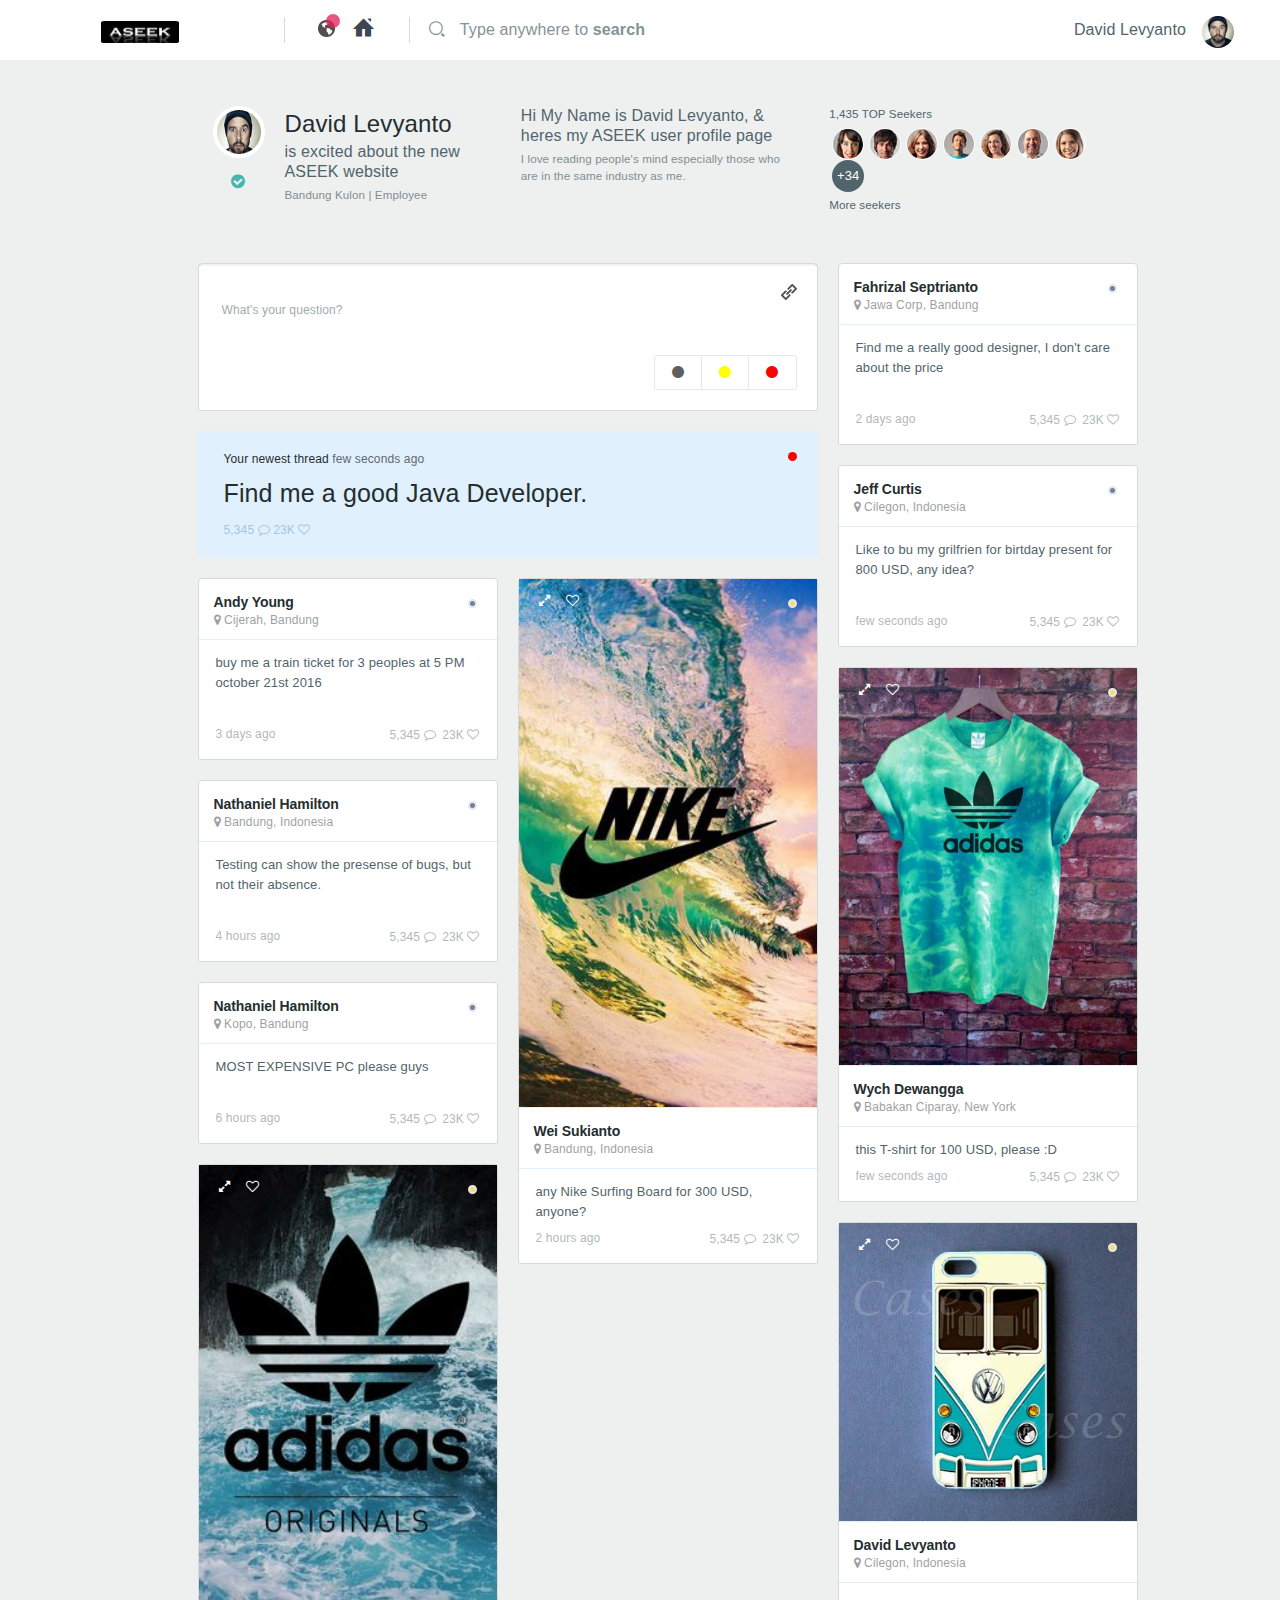
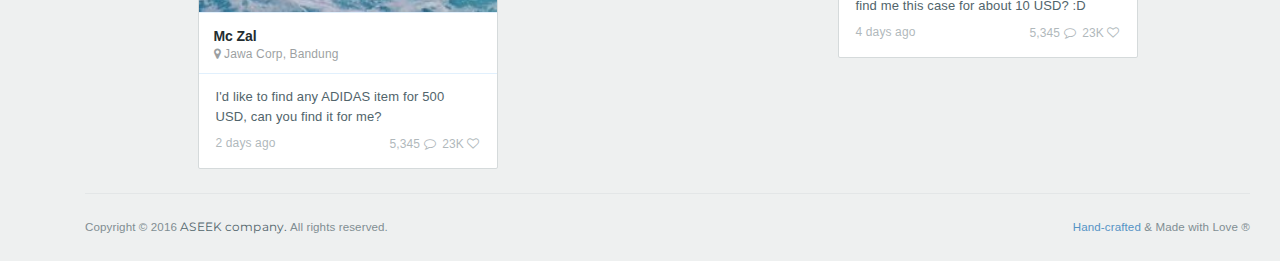
==== index.html @ 0b047a6e "first commit" ====
<!DOCTYPE html>
<html>
  <head>
    <meta http-equiv="content-type" content="text/html;charset=UTF-8" />
    <meta charset="utf-8" />
    <title>ASEEK</title>
    <meta name="viewport" content="width=device-width, initial-scale=1.0, maximum-scale=1.0, user-scalable=no, shrink-to-fit=no" />
    <link rel="apple-touch-icon" href="pages/ico/60.png">
    <link rel="apple-touch-icon" sizes="76x76" href="pages/ico/76.png">
    <link rel="apple-touch-icon" sizes="120x120" href="pages/ico/120.png">
    <link rel="apple-touch-icon" sizes="152x152" href="pages/ico/152.png">
    <link rel="icon" type="image/x-icon" href="favicon.ico" />
    <meta name="apple-mobile-web-app-capable" content="yes">
    <meta name="apple-touch-fullscreen" content="yes">
    <meta name="apple-mobile-web-app-status-bar-style" content="default">
    <meta content="" name="description" />
    <meta content="" name="author" />
    <link href="assets/plugins/pace/pace-theme-flash.css" rel="stylesheet" type="text/css" />
    <link href="assets/plugins/boostrapv3/css/bootstrap.min.css" rel="stylesheet" type="text/css" />
    <link href="assets/plugins/font-awesome/css/font-awesome.css" rel="stylesheet" type="text/css" />
    <link href="assets/plugins/jquery-scrollbar/jquery.scrollbar.css" rel="stylesheet" type="text/css" media="screen" />
    <link href="assets/plugins/bootstrap-select2/select2.css" rel="stylesheet" type="text/css" media="screen" />
    <link href="assets/plugins/switchery/css/switchery.min.css" rel="stylesheet" type="text/css" media="screen" />
    <link href="assets/plugins/codrops-stepsform/css/component.css" rel="stylesheet" type="text/css" media="screen" />
    <link href="pages/css/pages-icons.css" rel="stylesheet" type="text/css">
    <link class="main-stylesheet" href="pages/css/themes/simple.css" rel="stylesheet" type="text/css" />
    <!--[if lte IE 9]>
	<link href="assets/plugins/codrops-dialogFx/dialog.ie.css" rel="stylesheet" type="text/css" media="screen" />
	<![endif]-->
  </head>
  <body class="fixed-header no-header">
    <!-- START PAGE-CONTAINER -->
    <div class="page-container ">
      <!-- START HEADER -->
      <div class="header ">
        <!-- START MOBILE CONTROLS -->
        <div class="container-fluid relative">
          <!-- LEFT SIDE -->
          <div class="pull-left full-height visible-sm visible-xs">
            <!-- START ACTION BAR -->
            <div class="header-inner">
              <a href="#" class="btn-link toggle-sidebar visible-sm-inline-block visible-xs-inline-block padding-5" data-toggle="sidebar">
                <span class="icon-set menu-hambuger"></span>
              </a>
            </div>
            <!-- END ACTION BAR -->
          </div>
          <div class="pull-center hidden-md hidden-lg">
            <div class="header-inner">
              <div class="brand inline">
                <!-- <img src="assets/img/logo.png" alt="logo" data-src="assets/img/logo.png" data-src-retina="assets/img/logo_2x.png" width="78" height="22" style="display:none !important"> -->
              </div>
            </div>
          </div>
          <!-- RIGHT SIDE -->
          <div class="pull-right full-height visible-sm visible-xs">
            <!-- START ACTION BAR -->
            <div class="header-inner">
              <a href="#" class="btn-link visible-sm-inline-block visible-xs-inline-block" data-toggle="quickview" data-toggle-element="#quickview">
                <span class="icon-set menu-hambuger-plus"></span>
              </a>
            </div>
            <!-- END ACTION BAR -->
          </div>
        </div>
        <!-- END MOBILE CONTROLS -->
        <div class=" pull-left sm-table hidden-xs hidden-sm">
          <div class="header-inner">
            <div class="brand inline">
              <img src="assets/img/logo.png" alt="logo" data-src="assets/img/logo.png" data-src-retina="assets/img/logo_2x.png" width="78" height="22">
            </div>
            <!-- START NOTIFICATION LIST -->
            <ul class="notification-list no-margin hidden-sm hidden-xs b-grey b-l b-r no-style p-l-30 p-r-20">
              <li class="p-r-15 inline">
                <div class="dropdown">
                  <a href="javascript:;" id="notification-center" class="icon-set globe-fill" data-toggle="dropdown">
                    <span class="bubble"></span>
                  </a>
                  <!-- START Notification Dropdown -->
                  <div class="dropdown-menu notification-toggle" role="menu" aria-labelledby="notification-center">
                    <!-- START Notification -->
                    <div class="notification-panel">
                      <!-- START Notification Body-->
                      <div class="notification-body scrollable">
                        <!-- START Notification Item-->
                        <div class="notification-item unread clearfix">
                          <!-- START Notification Item-->
                          <div class="heading open">
                            <a href="email.html" class="text-complete pull-left">
                              <i class="pg-mail fs-16 m-r-10"></i>
                              <span class="bold">Developer needed</span>
                              <span class="fs-12 m-l-10">Fahrizal Septrianto</span>
                            </a>
                            <div class="pull-right">
                              <div class="thumbnail-wrapper d16 circular inline m-t-15 m-r-10 toggle-more-details">
                                <div><i class="fa fa-angle-left"></i>
                                </div>
                              </div>
                              <span class=" time">few sec ago</span>
                            </div>
                            <div class="more-details">
                              <div class="more-details-inner">
                                <h5 class="semi-bold fs-16">“I got this developer in Bandung<br>
                                                            he's really good, this is he's contact:<br>
                                                            +62123123123.”</h5>
                                <p class="small hint-text">
                                  Commented on David Levyanto's wall.
                                </p>
                              </div>
                            </div>
                          </div>
                          <!-- END Notification Item-->
                          <!-- START Notification Item Right Side-->
                          <div class="option" data-toggle="tooltip" data-placement="left" title="mark as read">
                            <a href="#" class="mark"></a>
                          </div>
                          <!-- END Notification Item Right Side-->
                        </div>
                        <!-- START Notification Body-->
                        <!-- START Notification Item-->
                        <div class="notification-item  clearfix">
                          <div class="heading">
                            <a href="#" class="text-warning-dark pull-left">
                              <i class="fa fa-exclamation-triangle m-r-10"></i>
                              <span class="bold">Fahrizal's thread</span>
                              <span class="fs-12 m-l-10">1 more day to go</span>
                            </a>
                            <span class="pull-right time">yesterday</span>
                          </div>
                          <!-- START Notification Item Right Side-->
                          <div class="option">
                            <a href="#" class="mark"></a>
                          </div>
                          <!-- END Notification Item Right Side-->
                        </div>
                        <!-- END Notification Item-->
                        <!-- START Notification Item-->
                        <div class="notification-item unread clearfix">
                          <div class="heading">
                            <div class="thumbnail-wrapper d24 circular b-white m-r-5 b-a b-white m-t-10 m-r-10">
                              <img width="30" height="30" data-src-retina="assets/img/profiles/1x.jpg" data-src="assets/img/profiles/1.jpg" alt="" src="assets/img/profiles/1.jpg">
                            </div>
                            <a href="#" class="text-complete pull-left">
                              <span class="bold">Smita Karina</span>
                              <span class="fs-12 m-l-10">Commented on your thread</span>
                            </a>
                            <span class="pull-right time">11:00pm</span>
                          </div>
                          <!-- START Notification Item Right Side-->
                          <div class="option" data-toggle="tooltip" data-placement="left" title="mark as read">
                            <a href="#" class="mark"></a>
                          </div>
                          <!-- END Notification Item Right Side-->
                        </div>
                        <!-- END Notification Item-->
                      </div>
                      <!-- END Notification Body-->
                      <!-- START Notification Footer-->
                      <div class="notification-footer text-center">
                        <a href="#" class="">Read all notifications</a>
                        <a data-toggle="refresh" class="portlet-refresh text-black pull-right" href="#">
                          <i class="pg-refresh_new"></i>
                        </a>
                      </div>
                      <!-- START Notification Footer-->
                    </div>
                    <!-- END Notification -->
                  </div>
                  <!-- END Notification Dropdown -->
                </div>

                <li class="p-r-15 inline">
                  <a href="index.html" class="pg-home">
                  </a>
                </li>
            </ul>
            <a href="#" class="search-link" data-toggle="search"><i class="pg-search"></i>Type anywhere to <span class="bold">search</span></a> </div>
        </div>
        <div class=" pull-right">
          <!-- START User Info-->
          <div class="visible-lg visible-md m-t-10">
            <div class="pull-left p-r-10 p-t-10 fs-16 font-heading">
              <span class="semi-bold">David</span> <span class="text-master">Levyanto</span>
            </div>
            <div class="dropdown pull-right">
              <button class="profile-dropdown-toggle" type="button" data-toggle="dropdown" aria-haspopup="true" aria-expanded="false">
                <span class="thumbnail-wrapper d32 circular inline m-t-5">
                <img src="assets/img/profiles/avatar2x.jpg" alt="" data-src="assets/img/profiles/avatar2x.jpg" data-src-retina="assets/img/profiles/avatar_small2x.jpg" width="32" height="32">
            </span>
              </button>
              <ul class="dropdown-menu profile-dropdown" role="menu">
                <li><a href="profile.html"><i class="pg-bag"></i> Profile</a>
                </li>
                <li><a href="email.html"><i class="pg-mail"></i> Email</a>
                </li>
                <li><a href="setting.html"><i class="pg-lock"></i> Lock</a>
                </li>
                <li class="bg-master-lighter">
                  <a href="login.html" class="clearfix">
                    <span class="pull-left">Logout</span>
                    <span class="pull-right"><i class="pg-power"></i></span>
                  </a>
                </li>
              </ul>
            </div>
          </div>
          <!-- END User Info-->
        </div>
      </div>
      <!-- END HEADER -->
      <!-- START PAGE CONTENT WRAPPER -->
      <div class="page-content-wrapper ">
        <!-- START PAGE CONTENT -->
        <div class="content ">
          <div class="social-wrapper">
            <div class="social " data-pages="social">
              <div class="container-fluid container-fixed-lg sm-p-l-20 sm-p-r-20">
                <div class="feed">
                  <!-- START DAY -->
                  <div class="day" data-social="day">
                    <!-- START ITEM -->
                    <div class="card no-border bg-transparent full-width" data-social="item">
                      <!-- START CONTAINER FLUID -->
                      <div class="container-fluid p-t-30 p-b-30 ">
                        <div class="row">
                          <div class="col-md-4">
                            <div class="container-xs-height">
                              <div class="row-xs-height">
                                <div class="social-user-profile col-xs-height text-center col-top">
                                  <div class="thumbnail-wrapper d48 circular bordered b-white">
                                    <a href="profile.html">
                                      <img alt="Avatar" width="55" height="55" data-src-retina="assets/img/profiles/avatar_small2x.jpg" data-src="assets/img/profiles/avatar.jpg" src="assets/img/profiles/avatar.jpg">
                                    </a>
                                  </div>
                                  <br>
                                  <i class="fa fa-check-circle text-success fs-16 m-t-10"></i>
                                </div>
                                <div class="col-xs-height p-l-20">
                                  <h3 class="no-margin">David Levyanto</h3>
                                  <p class="no-margin fs-16">is excited about the new ASEEK website
                                  </p>
                                  <p class="hint-text m-t-5 small">Bandung Kulon | Employee
                                  </p>
                                </div>
                              </div>
                            </div>
                          </div>
                          <div class="col-md-4">
                            <p class="no-margin fs-16">Hi My Name is David Levyanto, &amp; heres my ASEEK user profile page</p>
                            <p class="hint-text m-t-5 small">I love reading people's mind especially those who are in the same industry as me.</p>
                          </div>
                          <div class="col-md-4">
                            <p class="m-b-5 small">1,435 TOP Seekers</p>
                            <ul class="list-unstyled ">
                              <li class="m-r-10">
                                <div class="thumbnail-wrapper d32 circular b-white m-r-5 b-a b-white">
                                  <a href="email_compose.html">
                                    <img width="35" height="35" data-src-retina="assets/img/profiles/1x.jpg" data-src="assets/img/profiles/1.jpg" alt="Profile Image" src="assets/img/profiles/1.jpg">
                                  </a>
                                </div>
                              </li>
                              <li>
                                <div class="thumbnail-wrapper d32 circular b-white m-r-5 b-a b-white">
                                  <img width="35" height="35" data-src-retina="assets/img/profiles/2x.jpg" data-src="assets/img/profiles/2.jpg" alt="Profile Image" src="assets/img/profiles/2.jpg">
                                </div>
                              </li>
                              <li>
                                <div class="thumbnail-wrapper d32 circular b-white m-r-5 b-a b-white">
                                  <img width="35" height="35" data-src-retina="assets/img/profiles/3x.jpg" data-src="assets/img/profiles/3.jpg" alt="Profile Image" src="assets/img/profiles/3.jpg">
                                </div>
                              </li>
                              <li>
                                <div class="thumbnail-wrapper d32 circular b-white m-r-5 b-a b-white">
                                  <img width="35" height="35" data-src-retina="assets/img/profiles/4x.jpg" data-src="assets/img/profiles/4.jpg" alt="Profile Image" src="assets/img/profiles/4.jpg">
                                </div>
                              </li>
                              <li>
                                <div class="thumbnail-wrapper d32 circular b-white m-r-5 b-a b-white">
                                  <img width="35" height="35" data-src-retina="assets/img/profiles/5x.jpg" data-src="assets/img/profiles/5.jpg" alt="Profile Image" src="assets/img/profiles/5.jpg">
                                </div>
                              </li>
                              <li>
                                <div class="thumbnail-wrapper d32 circular b-white m-r-5 b-a b-white">
                                  <img width="35" height="35" data-src-retina="assets/img/profiles/6x.jpg" data-src="assets/img/profiles/6.jpg" alt="Profile Image" src="assets/img/profiles/6.jpg">
                                </div>
                              </li>
                              <li>
                                <div class="thumbnail-wrapper d32 circular b-white m-r-5 b-a b-white">
                                  <img width="35" height="35" data-src-retina="assets/img/profiles/7x.jpg" data-src="assets/img/profiles/7.jpg" alt="Profile Image" src="assets/img/profiles/7.jpg">
                                </div>
                              </li>
                              <li>
                                <div class="thumbnail-wrapper d32 circular b-white">
                                  <div class="bg-master text-center text-white"><span>+34</span>
                                  </div>
                                </div>
                              </li>
                            </ul>
                            <br>
                            <p class="m-t-5 small">More seekers</p>
                          </div>
                        </div>
                      </div>
                      <!-- END CONTAINER FLUID -->
                    </div>
                    <!-- END ITEM -->
                    <!-- START ITEM -->
                    <div class="card col2 padding-20" data-social="item">
                      <form class="simform no-margin" autocomplete="on" data-social="status">
                        <div class="status-form-inner">
                          <ol class="questions">
                            <li>
                              <a href="plan.html" class="icon-set clip pull-right"></a>
                              <span>
                                  <label for="status-q1">What's your question?</label>
                              </span>
                              <input id="status-q1" name="q1" type="text" />
                              <div class="btn-group sm-m-t-10 pull-right">
                                <button type="button" class="btn btn-default"><i class="fa fa-circle"></i>
                                </button>
                                <button type="button" class="btn btn-default"><i class="fa fa-circle" style="color:yellow"></i>
                                </button>
                                <button type="button" class="btn btn-default"><i class="fa fa-circle" style="color:red"></i>
                                </button>
                              </div>
                            </li>
                            <li>
                              <span>
                                  <label for="status-q2">can you specify the category?</label>
                              </span>
                              <input id="status-q2" name="q2" type="text" />
                            </li>
                            <li>
                              <span>
                                  <label for="status-q3">What's your location?</label>
                              </span>
                              <input id="status-q3" name="q3" type="text" />
                            </li>
                            <li>
                              <span>
                                  <label for="status-q4">passcode please</label>
                              </span>
                              <input id="status-q4" name="q4" type="password" />
                            </li>
                          </ol>
                          <!-- /questions -->
                          <button class="submit" type="submit">Send answers</button>
                          <div class="controls">
                            <button class="next"></button>
                            <div class="progress"></div>
                            <span class="number">
                                    <span class="number-current"></span>
                            <span class="number-total"></span>
                            </span>
                            <span class="error-message"></span>
                          </div>
                          <!-- / controls -->
                        </div>
                        <!-- /simform-inner -->
                        <span class="final-message"></span>
                      </form>
                      <!-- /simform -->
                    </div>
                    <!-- END ITEM -->
                    <!-- START ITEM -->
                    <div class="card status col2" data-social="item">
                      <div class="circle" data-toggle="tooltip" title="Status" data-container="body">
                      </div>
                      <h5>Your newest thread
                <span class="hint-text">few seconds ago</span></h5>
                      <h2>Find me a good Java Developer.</h2>
                      <ul class="reactions">
                        <li><a href="#">5,345 <i class="fa fa-comment-o"></i></a>
                        </li>
                        <li><a href="#">23K <i class="fa fa-heart-o"></i></a>
                        </li>
                      </ul>
                    </div>
                    <!-- END ITEM -->
                    <!-- START ITEM -->
                    <div class="card share  col1" data-social="item">
                      <div class="circle red" data-toggle="tooltip" title="Status" data-container="body">
                      </div>
                      <div class="card-header clearfix">
                        <h5>Fahrizal Septrianto</h5>
                        <h6>
									<span class="location semi-bold"><i
											class="fa fa-map-marker"></i> Jawa Corp, Bandung</span>
								</h6>
                      </div>
                      <div class="card-description">
                        <p>Find me a really good designer, I don't care about the price</p>
                      </div>
                      <div class="card-content">
                        <ul class="buttons ">
                          <li>
                            <a href="#"><i class="fa fa-expand"></i>
										</a>
                          </li>
                          <li>
                            <a href="#"><i class="fa fa-heart-o"></i>
										</a>
                          </li>
                        </ul>
                      </div>
                      <div class="card-footer clearfix">
                        <div class="time">2 days ago</div>
                        <ul class="reactions">
                          <li><a href="#">5,345 <i class="fa fa-comment-o"></i></a>
                          </li>
                          <li><a href="#">23K <i class="fa fa-heart-o"></i></a>
                          </li>
                        </ul>
                      </div>
                    </div>
                    <!-- END ITEM -->
                    <!-- START ITEM -->
                    <div class="card share  col1" data-social="item">
                      <div class="circle" data-toggle="tooltip" title="Status" data-container="body">
                      </div>
                      <div class="card-header clearfix">
                        <h5>Jeff Curtis</h5>
                        <h6>
									<span class="location semi-bold"><i
											class="fa fa-map-marker"></i> Cilegon, Indonesia</span>
								</h6>
                      </div>
                      <div class="card-description">
                        <p>Like to bu my grilfrien for birtday present for 800 USD, any idea?</p>
                      </div>
                      <div class="card-footer clearfix">
                        <div class="time">few seconds ago</div>
                        <ul class="reactions">
                          <li><a href="#">5,345 <i class="fa fa-comment-o"></i></a>
                          </li>
                          <li><a href="#">23K <i class="fa fa-heart-o"></i></a>
                          </li>
                        </ul>
                      </div>
                    </div>
                    <!-- END ITEM -->
                    <!-- START ITEM -->
                    <div class="card share  col1" data-social="item">
                      <div class="circle" data-toggle="tooltip" title="Status" data-container="body">
                      </div>
                      <div class="card-header clearfix">
                        <h5>Andy Young</h5>
                        <h6>
									<span class="location semi-bold"><i class="fa fa-map-marker"></i> Cijerah, Bandung</span>
								</h6>
                      </div>
                      <div class="card-description">
                        <p>buy me a train ticket for 3 peoples at 5 PM october 21st 2016</p>
                      </div>
                      <div class="card-footer clearfix">
                        <div class="time">3 days ago</div>
                        <ul class="reactions">
                          <li><a href="#">5,345 <i class="fa fa-comment-o"></i></a>
                          </li>
                          <li><a href="#">23K <i class="fa fa-heart-o"></i></a>
                          </li>
                        </ul>
                      </div>
                    </div>
                    <!-- END ITEM -->
                    <!-- START ITEM -->
                    <div class="card share share-other col1" data-social="item">
                      <div class="circle" data-toggle="tooltip" title="Status" data-container="body">
                      </div>
                      <div class="card-content">
                        <ul class="buttons ">
                          <li>
                            <a href="#"><i class="fa fa-expand"></i>
										</a>
                          </li>
                          <li>
                            <a href="#"><i class="fa fa-heart-o"></i>
										</a>
                          </li>
                        </ul>
                        <img alt="Quote" src="assets/img/social/test3.jpg">
                      </div>
                      <div class="card-header clearfix">
                        <h5>Wei Sukianto</h5>
                        <h6><span class="location semi-bold"><i class="fa fa-map-marker"></i> Bandung, Indonesia</span></h6>
                      </div>
                      <div class="card-description">
                        <p>any Nike Surfing Board for 300 USD, anyone? </p>
                      </div>
                      <div class="card-footer clearfix">
                        <div class="time">2 hours ago</div>
                        <ul class="reactions">
                          <li><a href="#">5,345 <i class="fa fa-comment-o"></i></a>
                          </li>
                          <li><a href="#">23K <i class="fa fa-heart-o"></i></a>
                          </li>
                        </ul>
                      </div>
                    </div>
                    <!-- END ITEM -->
                    <!-- START ITEM -->
                    <div class="card share share-other col1" data-social="item">
                      <div class="circle" data-toggle="tooltip" title="Status" data-container="body">
                      </div>
                      <div class="card-content">
                        <ul class="buttons ">
                          <li>
                            <a href="#"><i class="fa fa-expand"></i>
										</a>
                          </li>
                          <li>
                            <a href="#"><i class="fa fa-heart-o"></i>
										</a>
                          </li>
                        </ul>
                        <img alt="Person photo" src="assets/img/social/test5.jpg">
                      </div>
                      <div class="card-header clearfix">
                        <h5>Wych Dewangga</h5>
                        <h6><span class="location semi-bold"><i class="fa fa-map-marker"></i> Babakan Ciparay, New York</span></h6>
                      </div>
                      <div class="card-description">
                        <p>this T-shirt for 100 USD, please :D</p>
                      </div>
                      <div class="card-footer clearfix">
                        <div class="time">few seconds ago</div>
                        <ul class="reactions">
                          <li><a href="#">5,345 <i class="fa fa-comment-o"></i></a>
                          </li>
                          <li><a href="#">23K <i class="fa fa-heart-o"></i></a>
                          </li>
                        </ul>
                      </div>
                    </div>
                    <!-- END ITEM -->
                    <!-- START ITEM -->
                    <div class="card share  col1" data-social="item">
                      <div class="card-header clearfix">
                        <div class="circle" data-toggle="tooltip" title="Status" data-container="body">
                        </div>
                        <h5>Nathaniel Hamilton</h5>
                        <h6>
									<span class="location semi-bold"><i class="fa fa-map-marker"></i>  Bandung, Indonesia</span>
								</h6>
                      </div>
                      <div class="card-description">
                        <p>Testing can show the presense of bugs, but not their absence.</p>
                      </div>
                      <div class="card-footer clearfix">
                        <div class="time">4 hours ago</div>
                        <ul class="reactions">
                          <li><a href="#">5,345 <i class="fa fa-comment-o"></i></a>
                          </li>
                          <li><a href="#">23K <i class="fa fa-heart-o"></i></a>
                          </li>
                        </ul>
                      </div>
                    </div>
                    <!-- END ITEM -->
                    <!-- START ITEM -->
                    <div class="card share  col1" data-social="item">
                      <div class="card-header clearfix">
                        <div class="circle" data-toggle="tooltip" title="Status" data-container="body">
                        </div>
                        <h5>Nathaniel Hamilton</h5>
                        <h6>
									<span class="location semi-bold"><i class="fa fa-map-marker"></i> Kopo, Bandung</span>
								</h6>
                      </div>
                      <div class="card-description">
                        <p>MOST EXPENSIVE PC please guys
                        </p>
                      </div>
                      <div class="card-footer clearfix">
                        <div class="time">6 hours ago</div>
                        <ul class="reactions">
                          <li><a href="#">5,345 <i class="fa fa-comment-o"></i></a>
                          </li>
                          <li><a href="#">23K <i class="fa fa-heart-o"></i></a>
                          </li>
                        </ul>
                      </div>
                    </div>
                    <!-- END ITEM -->
                    <!-- START ITEM -->
                    <div class="card share share-other col1" data-social="item">
                      <div class="circle" data-toggle="tooltip" title="Status" data-container="body">
                      </div>
                      <div class="card-content">
                        <ul class="buttons ">
                          <li>
                            <a href="#"><i class="fa fa-expand"></i>
										</a>
                          </li>
                          <li>
                            <a href="#"><i class="fa fa-heart-o"></i>
										</a>
                          </li>
                        </ul>
                        <img alt="Person photo" src="assets/img/social/test.jpg">
                      </div>
                      <div class="card-header clearfix">
                        <h5>Mc Zal</h5>
                        <h6><span class="location semi-bold"><i class="fa fa-map-marker"></i> Jawa Corp, Bandung</span></h6>
                      </div>
                      <div class="card-description">
                        <p>I'd like to find any ADIDAS item for 500 USD, can you find it for me?</p>
                      </div>
                      <div class="card-footer clearfix">
                        <div class="time">2 days ago</div>
                        <ul class="reactions">
                          <li><a href="#">5,345 <i class="fa fa-comment-o"></i></a>
                          </li>
                          <li><a href="#">23K <i class="fa fa-heart-o"></i></a>
                          </li>
                        </ul>
                      </div>
                    </div>
                    <!-- END ITEM -->
                    <!-- START ITEM -->
                    <div class="card share share-other col1" data-social="item">
                      <div class="circle" data-toggle="tooltip" title="Status" data-container="body">
                      </div>
                      <div class="card-content">
                        <ul class="buttons ">
                          <li>
                            <a href="#"><i class="fa fa-expand"></i>
										</a>
                          </li>
                          <li>
                            <a href="#"><i class="fa fa-heart-o"></i>
										</a>
                          </li>
                        </ul>
                        <img alt="Person photo" src="assets/img/social/test4.jpg">
                      </div>
                      <div class="card-header clearfix">
                        <h5>David Levyanto</h5>
                        <h6><span class="location semi-bold"><i class="fa fa-map-marker"></i> Cilegon, Indonesia</span></h6>
                      </div>
                      <div class="card-description">
                        <p>find me this case for about 10 USD? :D</p>
                      </div>
                      <div class="card-footer clearfix">
                        <div class="time">4 days ago</div>
                        <ul class="reactions">
                          <li><a href="#">5,345 <i class="fa fa-comment-o"></i></a>
                          </li>
                          <li><a href="#">23K <i class="fa fa-heart-o"></i></a>
                          </li>
                        </ul>
                      </div>
                    </div>
                    <!-- END ITEM -->
                  </div>
                  <!-- END DAY -->
                </div>
                <!-- END FEED -->
              </div>
              <!-- END CONTAINER FLUID -->
            </div>
            <!-- /container -->
          </div>
        </div>
        <!-- END PAGE CONTENT -->
        <!-- START COPYRIGHT -->
        <!-- START CONTAINER FLUID -->
        <!-- START CONTAINER FLUID -->
        <div class="container-fluid container-fixed-lg footer">
          <div class="copyright sm-text-center">
            <p class="small no-margin pull-left sm-pull-reset">
              <span class="hint-text">Copyright &copy; 2016 </span>
              <span class="font-montserrat">ASEEK company</span>.
              <span class="hint-text">All rights reserved. </span>
            </p>
            <p class="small no-margin pull-right sm-pull-reset">
              <a href="#">Hand-crafted</a> <span class="hint-text">&amp; Made with Love ®</span>
            </p>
            <div class="clearfix"></div>
          </div>
        </div>
        <!-- END COPYRIGHT -->
      </div>
      <!-- END PAGE CONTENT WRAPPER -->
    </div>
    <!-- END PAGE CONTAINER -->
    <!-- START OVERLAY -->
    <div class="overlay hide" data-pages="search">
      <!-- BEGIN Overlay Content !-->
      <div class="overlay-content has-results m-t-20">
        <!-- BEGIN Overlay Header !-->
        <div class="container-fluid">
          <!-- BEGIN Overlay Logo !-->
          <img class="overlay-brand" src="assets/img/logo.png" alt="logo" data-src="assets/img/logo.png" data-src-retina="assets/img/logo_2x.png" width="78" height="22">
          <!-- END Overlay Logo !-->
          <!-- BEGIN Overlay Close !-->
          <a href="#" class="close-icon-light overlay-close text-black fs-16">
            <i class="pg-close"></i>
          </a>
          <!-- END Overlay Close !-->
        </div>
        <!-- END Overlay Header !-->
        <div class="container-fluid">
          <!-- BEGIN Overlay Controls !-->
          <input id="overlay-search" class="no-border overlay-search bg-transparent" placeholder="Search..." autocomplete="off" spellcheck="false">
          <br>
          <div class="inline-block">
            <div class="checkbox right">
              <input id="checkboxn" type="checkbox" value="1" checked="checked">
              <label for="checkboxn"><i class="fa fa-search"></i> Search within page</label>
            </div>
          </div>
          <div class="inline-block m-l-10">
            <p class="fs-13">Press enter to search</p>
          </div>
          <!-- END Overlay Controls !-->
        </div>
        <!-- BEGIN Overlay Search Results, This part is for demo purpose, you can add anything you like !-->
        <div class="container-fluid">
          <span>
                <strong>suggestions :</strong>
            </span>
          <span id="overlay-suggestions"></span>
          <br>
          <div class="search-results m-t-40">
            <p class="bold">Pages Search Results</p>
            <div class="row">
              <div class="col-md-6">
                <!-- BEGIN Search Result Item !-->
                <div class="">
                  <!-- BEGIN Search Result Item Thumbnail !-->
                  <div class="thumbnail-wrapper d48 circular bg-success text-white inline m-t-10">
                    <div>
                      <img width="50" height="50" src="assets/img/profiles/avatar.jpg" data-src="assets/img/profiles/avatar.jpg" data-src-retina="assets/img/profiles/avatar2x.jpg" alt="">
                    </div>
                  </div>
                  <!-- END Search Result Item Thumbnail !-->
                  <div class="p-l-10 inline p-t-5">
                    <h5 class="m-b-5"><span class="semi-bold result-name">on pages</h5>
                    <p class="hint-text">via john smith</p>
                  </div>
                </div>
                <!-- END Search Result Item !-->
                <!-- BEGIN Search Result Item !-->
                <div class="">
                  <!-- BEGIN Search Result Item Thumbnail !-->
                  <div class="thumbnail-wrapper d48 circular bg-success text-white inline m-t-10">
                    <div>T</div>
                  </div>
                  <!-- END Search Result Item Thumbnail !-->
                  <div class="p-l-10 inline p-t-5">
                    <h5 class="m-b-5"><span class="semi-bold result-name">related topics</h5>
                    <p class="hint-text">via pages</p>
                  </div>
                </div>
                <!-- END Search Result Item !-->
                <!-- BEGIN Search Result Item !-->
                <div class="">
                  <!-- BEGIN Search Result Item Thumbnail !-->
                  <div class="thumbnail-wrapper d48 circular bg-success text-white inline m-t-10">
                    <div><i class="fa fa-headphones large-text "></i>
                    </div>
                  </div>
                  <!-- END Search Result Item Thumbnail !-->
                  <div class="p-l-10 inline p-t-5">
                    <h5 class="m-b-5"><span class="semi-bold result-name">music</h5>
                    <p class="hint-text">via pagesmix</p>
                  </div>
                </div>
                <!-- END Search Result Item !-->
              </div>
              <div class="col-md-6">
                <!-- BEGIN Search Result Item !-->
                <div class="">
                  <!-- BEGIN Search Result Item Thumbnail !-->
                  <div class="thumbnail-wrapper d48 circular bg-info text-white inline m-t-10">
                    <div><i class="fa fa-facebook large-text "></i>
                    </div>
                  </div>
                  <!-- END Search Result Item Thumbnail !-->
                  <div class="p-l-10 inline p-t-5">
                    <h5 class="m-b-5"><span class="semi-bold result-name">on facebook</h5>
                    <p class="hint-text">via facebook</p>
                  </div>
                </div>
                <!-- END Search Result Item !-->
                <!-- BEGIN Search Result Item !-->
                <div class="">
                  <!-- BEGIN Search Result Item Thumbnail !-->
                  <div class="thumbnail-wrapper d48 circular bg-complete text-white inline m-t-10">
                    <div><i class="fa fa-twitter large-text "></i>
                    </div>
                  </div>
                  <!-- END Search Result Item Thumbnail !-->
                  <div class="p-l-10 inline p-t-5">
                    <h5 class="m-b-5">Tweats on<span class="semi-bold result-name"></h5>
                    <p class="hint-text">via twitter</p>
                  </div>
                </div>
                <!-- END Search Result Item !-->
                <!-- BEGIN Search Result Item !-->
                <div class="">
                  <!-- BEGIN Search Result Item Thumbnail !-->
                  <div class="thumbnail-wrapper d48 circular text-white bg-danger inline m-t-10">
                    <div><i class="fa fa-google-plus large-text "></i>
                    </div>
                  </div>
                  <!-- END Search Result Item Thumbnail !-->
                  <div class="p-l-10 inline p-t-5">
                    <h5 class="m-b-5">Circles on<span class="semi-bold result-name"></h5>
                    <p class="hint-text">via google plus</p>
                  </div>
                </div>
                <!-- END Search Result Item !-->
              </div>

            </div>
          </div>
        </div>
        <!-- END Overlay Search Results !-->
      </div>
      <!-- END Overlay Content !-->
    </div>
    <!-- END OVERLAY -->
    <!-- BEGIN VENDOR JS -->
    <script src="assets/plugins/pace/pace.min.js" type="text/javascript"></script>
    <script src="assets/plugins/jquery/jquery-1.11.1.min.js" type="text/javascript"></script>
    <script src="assets/plugins/modernizr.custom.js" type="text/javascript"></script>
    <script src="assets/plugins/jquery-ui/jquery-ui.min.js" type="text/javascript"></script>
    <script src="assets/plugins/boostrapv3/js/bootstrap.min.js" type="text/javascript"></script>
    <script src="assets/plugins/jquery/jquery-easy.js" type="text/javascript"></script>
    <script src="assets/plugins/jquery-unveil/jquery.unveil.min.js" type="text/javascript"></script>
    <script src="assets/plugins/jquery-bez/jquery.bez.min.js"></script>
    <script src="assets/plugins/jquery-ios-list/jquery.ioslist.min.js" type="text/javascript"></script>
    <script src="assets/plugins/jquery-actual/jquery.actual.min.js"></script>
    <script src="assets/plugins/jquery-scrollbar/jquery.scrollbar.min.js"></script>
    <script type="text/javascript" src="assets/plugins/bootstrap-select2/select2.min.js"></script>
    <script type="text/javascript" src="assets/plugins/classie/classie.js"></script>
    <script src="assets/plugins/switchery/js/switchery.min.js" type="text/javascript"></script>
    <script src="assets/plugins/imagesloaded/imagesloaded.pkgd.min.js"></script>
    <script src="assets/plugins/jquery-isotope/isotope.pkgd.min.js" type="text/javascript"></script>
    <script src="assets/plugins/classie/classie.js" type="text/javascript"></script>
    <script src="assets/plugins/codrops-stepsform/js/stepsForm.js" type="text/javascript"></script>
    <!-- END VENDOR JS -->
    <!-- BEGIN CORE TEMPLATE JS -->
    <script src="pages/js/pages.min.js"></script>
    <script src="pages/js/pages.social.min.js"></script>
    <!-- END CORE TEMPLATE JS -->
    <!-- BEGIN PAGE LEVEL JS -->
    <script src="assets/js/scripts.js" type="text/javascript"></script>
    <script src="assets/js/scripts.js" type="text/javascript"></script>
    <!-- END PAGE LEVEL JS -->
  </body>
</html>
---- assets/plugins/pace/pace-theme-flash.css ----
/* This is a compiled file, you should be editing the file in the templates directory */
.pace {
  -webkit-pointer-events: none;
  pointer-events: none;
  -webkit-user-select: none;
  -moz-user-select: none;
  user-select: none;
}

.pace-inactive {
  display: none;
}

.pace .pace-progress {
  background: #22df80;
  position: fixed;
  z-index: 2000;
  top: 0;
  right: 100%;
  width: 100%;
  height: 2px;
}

.pace .pace-progress-inner {
  display: block;
  position: absolute;
  right: 0px;
  width: 100px;
  height: 100%;
  box-shadow: 0 0 10px #22df80, 0 0 5px #22df80;
  opacity: 1.0;
  -webkit-transform: rotate(3deg) translate(0px, -4px);
  -moz-transform: rotate(3deg) translate(0px, -4px);
  -ms-transform: rotate(3deg) translate(0px, -4px);
  -o-transform: rotate(3deg) translate(0px, -4px);
  transform: rotate(3deg) translate(0px, -4px);
}

.pace .pace-activity {
  display: block;
  position: fixed;
  z-index: 2000;
  top: 15px;
  right: 15px;
  width: 14px;
  height: 14px;
  border: solid 2px transparent;
  border-top-color: #22df80;
  border-left-color: #22df80;
  border-radius: 10px;
  -webkit-animation: pace-spinner 400ms linear infinite;
  -moz-animation: pace-spinner 400ms linear infinite;
  -ms-animation: pace-spinner 400ms linear infinite;
  -o-animation: pace-spinner 400ms linear infinite;
  animation: pace-spinner 400ms linear infinite;
}

@-webkit-keyframes pace-spinner {
  0% { -webkit-transform: rotate(0deg); transform: rotate(0deg); }
  100% { -webkit-transform: rotate(360deg); transform: rotate(360deg); }
}
@-moz-keyframes pace-spinner {
  0% { -moz-transform: rotate(0deg); transform: rotate(0deg); }
  100% { -moz-transform: rotate(360deg); transform: rotate(360deg); }
}
@-o-keyframes pace-spinner {
  0% { -o-transform: rotate(0deg); transform: rotate(0deg); }
  100% { -o-transform: rotate(360deg); transform: rotate(360deg); }
}
@-ms-keyframes pace-spinner {
  0% { -ms-transform: rotate(0deg); transform: rotate(0deg); }
  100% { -ms-transform: rotate(360deg); transform: rotate(360deg); }
}
@keyframes pace-spinner {
  0% { transform: rotate(0deg); transform: rotate(0deg); }
  100% { transform: rotate(360deg); transform: rotate(360deg); }
}
---- assets/plugins/bootstrap-select2/select2.css ----
/*
Version: 3.5.1 Timestamp: Tue Jul 22 18:58:56 EDT 2014
*/
.select2-container {
    margin: 0;
    position: relative;
    display: inline-block;
    /* inline-block for ie7 */
    zoom: 1;
    *display: inline;
    vertical-align: middle;
}

.select2-container,
.select2-drop,
.select2-search,
.select2-search input {
  /*
    Force border-box so that % widths fit the parent
    container without overlap because of margin/padding.
    More Info : http://www.quirksmode.org/css/box.html
  */
  -webkit-box-sizing: border-box; /* webkit */
     -moz-box-sizing: border-box; /* firefox */
          box-sizing: border-box; /* css3 */
}

.select2-container .select2-choice {
    display: block;
    height: 26px;
    padding: 0 0 0 8px;
    overflow: hidden;
    position: relative;

    border: 1px solid #aaa;
    white-space: nowrap;
    line-height: 26px;
    color: #444;
    text-decoration: none;

    border-radius: 4px;

    background-clip: padding-box;

    -webkit-touch-callout: none;
      -webkit-user-select: none;
         -moz-user-select: none;
          -ms-user-select: none;
              user-select: none;

    background-color: #fff;
    background-image: -webkit-gradient(linear, left bottom, left top, color-stop(0, #eee), color-stop(0.5, #fff));
    background-image: -webkit-linear-gradient(center bottom, #eee 0%, #fff 50%);
    background-image: -moz-linear-gradient(center bottom, #eee 0%, #fff 50%);
    filter: progid:DXImageTransform.Microsoft.gradient(startColorstr = '#ffffff', endColorstr = '#eeeeee', GradientType = 0);
    background-image: linear-gradient(to top, #eee 0%, #fff 50%);
}

html[dir="rtl"] .select2-container .select2-choice {
    padding: 0 8px 0 0;
}

.select2-container.select2-drop-above .select2-choice {
    border-bottom-color: #aaa;

    border-radius: 0 0 4px 4px;

    background-image: -webkit-gradient(linear, left bottom, left top, color-stop(0, #eee), color-stop(0.9, #fff));
    background-image: -webkit-linear-gradient(center bottom, #eee 0%, #fff 90%);
    background-image: -moz-linear-gradient(center bottom, #eee 0%, #fff 90%);
    filter: progid:DXImageTransform.Microsoft.gradient(startColorstr='#ffffff', endColorstr='#eeeeee', GradientType=0);
    background-image: linear-gradient(to bottom, #eee 0%, #fff 90%);
}

.select2-container.select2-allowclear .select2-choice .select2-chosen {
    margin-right: 42px;
}

.select2-container .select2-choice > .select2-chosen {
    margin-right: 26px;
    display: block;
    overflow: hidden;

    white-space: nowrap;

    text-overflow: ellipsis;
    float: none;
    width: auto;
}

html[dir="rtl"] .select2-container .select2-choice > .select2-chosen {
    margin-left: 26px;
    margin-right: 0;
}

.select2-container .select2-choice abbr {
    display: none;
    width: 12px;
    height: 12px;
    position: absolute;
    right: 24px;
    top: 8px;

    font-size: 1px;
    text-decoration: none;

    border: 0;
    background: url('select2.png') right top no-repeat;
    cursor: pointer;
    outline: 0;
}

.select2-container.select2-allowclear .select2-choice abbr {
    display: inline-block;
}

.select2-container .select2-choice abbr:hover {
    background-position: right -11px;
    cursor: pointer;
}

.select2-drop-mask {
    border: 0;
    margin: 0;
    padding: 0;
    position: fixed;
    left: 0;
    top: 0;
    min-height: 100%;
    min-width: 100%;
    height: auto;
    width: auto;
    opacity: 0;
    z-index: 9998;
    /* styles required for IE to work */
    background-color: #fff;
    filter: alpha(opacity=0);
}

.select2-drop {
    width: 100%;
    margin-top: -1px;
    position: absolute;
    z-index: 9999;
    top: 100%;

    background: #fff;
    color: #000;
    border: 1px solid #aaa;
    border-top: 0;

    border-radius: 0 0 4px 4px;

    -webkit-box-shadow: 0 4px 5px rgba(0, 0, 0, .15);
            box-shadow: 0 4px 5px rgba(0, 0, 0, .15);
}

.select2-drop.select2-drop-above {
    margin-top: 1px;
    border-top: 1px solid #aaa;
    border-bottom: 0;

    border-radius: 4px 4px 0 0;

    -webkit-box-shadow: 0 -4px 5px rgba(0, 0, 0, .15);
            box-shadow: 0 -4px 5px rgba(0, 0, 0, .15);
}

.select2-drop-active {
    border: 1px solid #5897fb;
    border-top: none;
}

.select2-drop.select2-drop-above.select2-drop-active {
    border-top: 1px solid #5897fb;
}

.select2-drop-auto-width {
    border-top: 1px solid #aaa;
    width: auto;
}

.select2-drop-auto-width .select2-search {
    padding-top: 4px;
}

.select2-container .select2-choice .select2-arrow {
    display: inline-block;
    width: 18px;
    height: 100%;
    position: absolute;
    right: 0;
    top: 0;

    border-left: 1px solid #aaa;
    border-radius: 0 4px 4px 0;

    background-clip: padding-box;

    background: #ccc;
    background-image: -webkit-gradient(linear, left bottom, left top, color-stop(0, #ccc), color-stop(0.6, #eee));
    background-image: -webkit-linear-gradient(center bottom, #ccc 0%, #eee 60%);
    background-image: -moz-linear-gradient(center bottom, #ccc 0%, #eee 60%);
    filter: progid:DXImageTransform.Microsoft.gradient(startColorstr = '#eeeeee', endColorstr = '#cccccc', GradientType = 0);
    background-image: linear-gradient(to top, #ccc 0%, #eee 60%);
}

html[dir="rtl"] .select2-container .select2-choice .select2-arrow {
    left: 0;
    right: auto;

    border-left: none;
    border-right: 1px solid #aaa;
    border-radius: 4px 0 0 4px;
}

.select2-container .select2-choice .select2-arrow b {
    display: block;
    width: 100%;
    height: 100%;
    background: url('select2.png') no-repeat 0 1px;
}

html[dir="rtl"] .select2-container .select2-choice .select2-arrow b {
    background-position: 2px 1px;
}

.select2-search {
    display: inline-block;
    width: 100%;
    min-height: 26px;
    margin: 0;
    padding-left: 4px;
    padding-right: 4px;

    position: relative;
    z-index: 10000;

    white-space: nowrap;
}

.select2-search input {
    width: 100%;
    height: auto !important;
    min-height: 26px;
    padding: 4px 20px 4px 5px;
    margin: 0;

    outline: 0;
    font-family: sans-serif;
    font-size: 1em;

    border: 1px solid #aaa;
    border-radius: 0;

    -webkit-box-shadow: none;
            box-shadow: none;

    background: #fff url('select2.png') no-repeat 100% -22px;
    background: url('select2.png') no-repeat 100% -22px, -webkit-gradient(linear, left bottom, left top, color-stop(0.85, #fff), color-stop(0.99, #eee));
    background: url('select2.png') no-repeat 100% -22px, -webkit-linear-gradient(center bottom, #fff 85%, #eee 99%);
    background: url('select2.png') no-repeat 100% -22px, -moz-linear-gradient(center bottom, #fff 85%, #eee 99%);
    background: url('select2.png') no-repeat 100% -22px, linear-gradient(to bottom, #fff 85%, #eee 99%) 0 0;
}

html[dir="rtl"] .select2-search input {
    padding: 4px 5px 4px 20px;

    background: #fff url('select2.png') no-repeat -37px -22px;
    background: url('select2.png') no-repeat -37px -22px, -webkit-gradient(linear, left bottom, left top, color-stop(0.85, #fff), color-stop(0.99, #eee));
    background: url('select2.png') no-repeat -37px -22px, -webkit-linear-gradient(center bottom, #fff 85%, #eee 99%);
    background: url('select2.png') no-repeat -37px -22px, -moz-linear-gradient(center bottom, #fff 85%, #eee 99%);
    background: url('select2.png') no-repeat -37px -22px, linear-gradient(to bottom, #fff 85%, #eee 99%) 0 0;
}

.select2-drop.select2-drop-above .select2-search input {
    margin-top: 4px;
}

.select2-search input.select2-active {
    background: #fff url('select2-spinner.gif') no-repeat 100%;
    background: url('select2-spinner.gif') no-repeat 100%, -webkit-gradient(linear, left bottom, left top, color-stop(0.85, #fff), color-stop(0.99, #eee));
    background: url('select2-spinner.gif') no-repeat 100%, -webkit-linear-gradient(center bottom, #fff 85%, #eee 99%);
    background: url('select2-spinner.gif') no-repeat 100%, -moz-linear-gradient(center bottom, #fff 85%, #eee 99%);
    background: url('select2-spinner.gif') no-repeat 100%, linear-gradient(to bottom, #fff 85%, #eee 99%) 0 0;
}

.select2-container-active .select2-choice,
.select2-container-active .select2-choices {
    border: 1px solid #5897fb;
    outline: none;

    -webkit-box-shadow: 0 0 5px rgba(0, 0, 0, .3);
            box-shadow: 0 0 5px rgba(0, 0, 0, .3);
}

.select2-dropdown-open .select2-choice {
    border-bottom-color: transparent;
    -webkit-box-shadow: 0 1px 0 #fff inset;
            box-shadow: 0 1px 0 #fff inset;

    border-bottom-left-radius: 0;
    border-bottom-right-radius: 0;

    background-color: #eee;
    background-image: -webkit-gradient(linear, left bottom, left top, color-stop(0, #fff), color-stop(0.5, #eee));
    background-image: -webkit-linear-gradient(center bottom, #fff 0%, #eee 50%);
    background-image: -moz-linear-gradient(center bottom, #fff 0%, #eee 50%);
    filter: progid:DXImageTransform.Microsoft.gradient(startColorstr='#eeeeee', endColorstr='#ffffff', GradientType=0);
    background-image: linear-gradient(to top, #fff 0%, #eee 50%);
}

.select2-dropdown-open.select2-drop-above .select2-choice,
.select2-dropdown-open.select2-drop-above .select2-choices {
    border: 1px solid #5897fb;
    border-top-color: transparent;

    background-image: -webkit-gradient(linear, left top, left bottom, color-stop(0, #fff), color-stop(0.5, #eee));
    background-image: -webkit-linear-gradient(center top, #fff 0%, #eee 50%);
    background-image: -moz-linear-gradient(center top, #fff 0%, #eee 50%);
    filter: progid:DXImageTransform.Microsoft.gradient(startColorstr='#eeeeee', endColorstr='#ffffff', GradientType=0);
    background-image: linear-gradient(to bottom, #fff 0%, #eee 50%);
}

.select2-dropdown-open .select2-choice .select2-arrow {
    background: transparent;
    border-left: none;
    filter: none;
}
html[dir="rtl"] .select2-dropdown-open .select2-choice .select2-arrow {
    border-right: none;
}

.select2-dropdown-open .select2-choice .select2-arrow b {
    background-position: -18px 1px;
}

html[dir="rtl"] .select2-dropdown-open .select2-choice .select2-arrow b {
    background-position: -16px 1px;
}

.select2-hidden-accessible {
    border: 0;
    clip: rect(0 0 0 0);
    height: 1px;
    margin: -1px;
    overflow: hidden;
    padding: 0;
    position: absolute;
    width: 1px;
}

/* results */
.select2-results {
    max-height: 200px;
    padding: 0 0 0 4px;
    margin: 4px 4px 4px 0;
    position: relative;
    overflow-x: hidden;
    overflow-y: auto;
    -webkit-tap-highlight-color: rgba(0, 0, 0, 0);
}

html[dir="rtl"] .select2-results {
    padding: 0 4px 0 0;
    margin: 4px 0 4px 4px;
}

.select2-results ul.select2-result-sub {
    margin: 0;
    padding-left: 0;
}

.select2-results li {
    list-style: none;
    display: list-item;
    background-image: none;
}

.select2-results li.select2-result-with-children > .select2-result-label {
    font-weight: bold;
}

.select2-results .select2-result-label {
    padding: 3px 7px 4px;
    margin: 0;
    cursor: pointer;

    min-height: 1em;

    -webkit-touch-callout: none;
      -webkit-user-select: none;
         -moz-user-select: none;
          -ms-user-select: none;
              user-select: none;
}

.select2-results-dept-1 .select2-result-label { padding-left: 20px }
.select2-results-dept-2 .select2-result-label { padding-left: 40px }
.select2-results-dept-3 .select2-result-label { padding-left: 60px }
.select2-results-dept-4 .select2-result-label { padding-left: 80px }
.select2-results-dept-5 .select2-result-label { padding-left: 100px }
.select2-results-dept-6 .select2-result-label { padding-left: 110px }
.select2-results-dept-7 .select2-result-label { padding-left: 120px }

.select2-results .select2-highlighted {
    background: #3875d7;
    color: #fff;
}

.select2-results li em {
    background: #feffde;
    font-style: normal;
}

.select2-results .select2-highlighted em {
    background: transparent;
}

.select2-results .select2-highlighted ul {
    background: #fff;
    color: #000;
}

.select2-results .select2-no-results,
.select2-results .select2-searching,
.select2-results .select2-ajax-error,
.select2-results .select2-selection-limit {
    background: #f4f4f4;
    display: list-item;
    padding-left: 5px;
}

/*
disabled look for disabled choices in the results dropdown
*/
.select2-results .select2-disabled.select2-highlighted {
    color: #666;
    background: #f4f4f4;
    display: list-item;
    cursor: default;
}
.select2-results .select2-disabled {
  background: #f4f4f4;
  display: list-item;
  cursor: default;
}

.select2-results .select2-selected {
    display: none;
}

.select2-more-results.select2-active {
    background: #f4f4f4 url('select2-spinner.gif') no-repeat 100%;
}

.select2-results .select2-ajax-error {
    background: rgba(255, 50, 50, .2);
}

.select2-more-results {
    background: #f4f4f4;
    display: list-item;
}

/* disabled styles */

.select2-container.select2-container-disabled .select2-choice {
    background-color: #f4f4f4;
    background-image: none;
    border: 1px solid #ddd;
    cursor: default;
}

.select2-container.select2-container-disabled .select2-choice .select2-arrow {
    background-color: #f4f4f4;
    background-image: none;
    border-left: 0;
}

.select2-container.select2-container-disabled .select2-choice abbr {
    display: none;
}


/* multiselect */

.select2-container-multi .select2-choices {
    height: auto !important;
    height: 1%;
    margin: 0;
    padding: 0 5px 0 0;
    position: relative;

    border: 1px solid #aaa;
    cursor: text;
    overflow: hidden;

    background-color: #fff;
    background-image: -webkit-gradient(linear, 0% 0%, 0% 100%, color-stop(1%, #eee), color-stop(15%, #fff));
    background-image: -webkit-linear-gradient(top, #eee 1%, #fff 15%);
    background-image: -moz-linear-gradient(top, #eee 1%, #fff 15%);
    background-image: linear-gradient(to bottom, #eee 1%, #fff 15%);
}

html[dir="rtl"] .select2-container-multi .select2-choices {
    padding: 0 0 0 5px;
}

.select2-locked {
  padding: 3px 5px 3px 5px !important;
}

.select2-container-multi .select2-choices {
    min-height: 26px;
}

.select2-container-multi.select2-container-active .select2-choices {
    border: 1px solid #5897fb;
    outline: none;

    -webkit-box-shadow: 0 0 5px rgba(0, 0, 0, .3);
            box-shadow: 0 0 5px rgba(0, 0, 0, .3);
}
.select2-container-multi .select2-choices li {
    float: left;
    list-style: none;
}
html[dir="rtl"] .select2-container-multi .select2-choices li
{
    float: right;
}
.select2-container-multi .select2-choices .select2-search-field {
    margin: 0;
    padding: 0;
    white-space: nowrap;
}

.select2-container-multi .select2-choices .select2-search-field input {
    padding: 5px;
    margin: 1px 0;

    font-family: sans-serif;
    font-size: 100%;
    color: #666;
    outline: 0;
    border: 0;
    -webkit-box-shadow: none;
            box-shadow: none;
    background: transparent !important;
}

.select2-container-multi .select2-choices .select2-search-field input.select2-active {
    background: #fff url('select2-spinner.gif') no-repeat 100% !important;
}

.select2-default {
    color: #999 !important;
}

.select2-container-multi .select2-choices .select2-search-choice {
    padding: 3px 5px 3px 18px;
    margin: 3px 0 3px 5px;
    position: relative;

    line-height: 13px;
    color: #333;
    cursor: default;
    border: 1px solid #aaaaaa;

    border-radius: 3px;

    -webkit-box-shadow: 0 0 2px #fff inset, 0 1px 0 rgba(0, 0, 0, 0.05);
            box-shadow: 0 0 2px #fff inset, 0 1px 0 rgba(0, 0, 0, 0.05);

    background-clip: padding-box;

    -webkit-touch-callout: none;
      -webkit-user-select: none;
         -moz-user-select: none;
          -ms-user-select: none;
              user-select: none;

    background-color: #e4e4e4;
    filter: progid:DXImageTransform.Microsoft.gradient(startColorstr='#eeeeee', endColorstr='#f4f4f4', GradientType=0);
    background-image: -webkit-gradient(linear, 0% 0%, 0% 100%, color-stop(20%, #f4f4f4), color-stop(50%, #f0f0f0), color-stop(52%, #e8e8e8), color-stop(100%, #eee));
    background-image: -webkit-linear-gradient(top, #f4f4f4 20%, #f0f0f0 50%, #e8e8e8 52%, #eee 100%);
    background-image: -moz-linear-gradient(top, #f4f4f4 20%, #f0f0f0 50%, #e8e8e8 52%, #eee 100%);
    background-image: linear-gradient(to top, #f4f4f4 20%, #f0f0f0 50%, #e8e8e8 52%, #eee 100%);
}
html[dir="rtl"] .select2-container-multi .select2-choices .select2-search-choice
{
    margin: 3px 5px 3px 0;
    padding: 3px 18px 3px 5px;
}
.select2-container-multi .select2-choices .select2-search-choice .select2-chosen {
    cursor: default;
}
.select2-container-multi .select2-choices .select2-search-choice-focus {
    background: #d4d4d4;
}

.select2-search-choice-close {
    display: block;
    width: 12px;
    height: 13px;
    position: absolute;
    right: 3px;
    top: 4px;

    font-size: 1px;
    outline: none;
    background: url('select2.png') right top no-repeat;
}
html[dir="rtl"] .select2-search-choice-close {
    right: auto;
    left: 3px;
}

.select2-container-multi .select2-search-choice-close {
    left: 3px;
}

html[dir="rtl"] .select2-container-multi .select2-search-choice-close {
    left: auto;
    right: 2px;
}

.select2-container-multi .select2-choices .select2-search-choice .select2-search-choice-close:hover {
  background-position: right -11px;
}
.select2-container-multi .select2-choices .select2-search-choice-focus .select2-search-choice-close {
    background-position: right -11px;
}

/* disabled styles */
.select2-container-multi.select2-container-disabled .select2-choices {
    background-color: #f4f4f4;
    background-image: none;
    border: 1px solid #ddd;
    cursor: default;
}

.select2-container-multi.select2-container-disabled .select2-choices .select2-search-choice {
    padding: 3px 5px 3px 5px;
    border: 1px solid #ddd;
    background-image: none;
    background-color: #f4f4f4;
}

.select2-container-multi.select2-container-disabled .select2-choices .select2-search-choice .select2-search-choice-close {    display: none;
    background: none;
}
/* end multiselect */


.select2-result-selectable .select2-match,
.select2-result-unselectable .select2-match {
    text-decoration: underline;
}

.select2-offscreen, .select2-offscreen:focus {
    clip: rect(0 0 0 0) !important;
    width: 1px !important;
    height: 1px !important;
    border: 0 !important;
    margin: 0 !important;
    padding: 0 !important;
    overflow: hidden !important;
    position: absolute !important;
    outline: 0 !important;
    left: 0px !important;
    top: 0px !important;
}

.select2-display-none {
    display: none;
}

.select2-measure-scrollbar {
    position: absolute;
    top: -10000px;
    left: -10000px;
    width: 100px;
    height: 100px;
    overflow: scroll;
}

/* Retina-ize icons */

@media only screen and (-webkit-min-device-pixel-ratio: 1.5), only screen and (min-resolution: 2dppx)  {
    .select2-search input,
    .select2-search-choice-close,
    .select2-container .select2-choice abbr,
    .select2-container .select2-choice .select2-arrow b {
        background-image: url('select2x2.png') !important;
        background-repeat: no-repeat !important;
        background-size: 60px 40px !important;
    }

    .select2-search input {
        background-position: 100% -21px !important;
    }
}
---- assets/plugins/switchery/css/switchery.min.css ----
.switchery{background-color:#fff;border:1px solid #dfdfdf;border-radius:20px;cursor:pointer;display:inline-block;height:30px;position:relative;vertical-align:middle;width:50px;-moz-user-select:none;-khtml-user-select:none;-webkit-user-select:none;-ms-user-select:none;user-select:none;box-sizing:content-box;background-clip:content-box}.switchery>small{background:#fff;border-radius:100%;box-shadow:0 1px 3px rgba(0,0,0,0.4);height:30px;position:absolute;top:0;width:30px}.switchery-small{border-radius:20px;height:20px;width:33px}.switchery-small>small{height:20px;width:20px}.switchery-large{border-radius:40px;height:40px;width:66px}.switchery-large>small{height:40px;width:40px}
---- assets/plugins/codrops-stepsform/css/component.css ----
.simform {
	position: relative;
	margin: 0 auto;
	padding: 2em 0;
	max-width: 860px;
	width: 100%;
	text-align: left;
	font-size: 2.5em;
}

.simform .submit {
	display: none;
}

/* Question list style */
.simform ol {
	margin: 0;
	padding: 0;
	list-style: none;
	position: relative;
	-webkit-transition: height 0.4s;
	transition: height 0.4s;
}

.simform ol:before {
	content: '';
	background-color: rgba(0,0,0,0.1);
	position: absolute;
	left: 0;
	bottom: 0;
	width: 100%;
	height: 2.35em;
}

.questions li {
	z-index: 100;
	position: relative;
	visibility: hidden;
	height: 0;
	-webkit-transition: visibility 0s 0.4s, height 0s 0.4s;
	transition: visibility 0s 0.4s, height 0s 0.4s;
}

.questions li.current,
.no-js .questions li {
	visibility: visible;
	height: auto;
	-webkit-transition: none;
	transition: none;
}

/* Labels */
.questions li > span {
	display: block;
	overflow: hidden;
}

.questions li > span label {
	display: block;
	-webkit-transition: -webkit-transform 0.4s;
	transition: transform 0.4s;
	-webkit-transform: translateY(-100%);
	transform: translateY(-100%);
}

.questions li.current > span label,
.no-js .questions li > span label {
	-webkit-transition: none;
	transition: none;
	-webkit-transform: translateY(0);
	transform: translateY(0);
}

.show-next .questions li.current > span label {
	-webkit-animation: moveUpFromDown 0.4s both;
	animation: moveUpFromDown 0.4s both;
}

@-webkit-keyframes moveUpFromDown {
	from { -webkit-transform: translateY(100%); }
	to { -webkit-transform: translateY(0); }
}

@keyframes moveUpFromDown {
	from { -webkit-transform: translateY(100%); transform: translateY(100%); }
	to { -webkit-transform: translateY(0); transform: translateY(0); }
}

/* Input field */
.questions input {
	display: block;
	margin: 0.3em 0 0 0;
	padding: 0.5em 1em 0.5em 0.7em;
	width: calc(100% - 2em);
	border: none;
	background: transparent;
	color: rgba(0,0,0,0.8);
	font-size: 1em;
	line-height: 1;
	opacity: 0;
	-webkit-transition: opacity 0.3s;
	transition: opacity 0.3s;
}

.questions .current input,
.no-js .questions input {
	opacity: 1;
}

.questions input:focus,
.simform button:focus {
	outline: none;
}

/* Progress bar */
.simform .progress {
	width: 0%;
	height: 2px;
	background: rgba(0,0,0,0.3);
	-webkit-transition: width 0.4s ease-in-out;
	transition: width 0.4s ease-in-out;
	border-radius: 0;
}

.simform .progress::before {
	position: absolute;
	top: auto;
	width: 100%;
	height: inherit;
	background: rgba(0,0,0,0.05);
	content: '';
}

/* Number indicator */
.simform .number {
	position: absolute;
	right: 0;
	overflow: hidden;
	margin: 0.4em 0;
	width: 3em;
	font-weight: 700;
	font-size: 0.4em;
}

.simform .number:after {
	position: absolute;
	left: 50%;
	content: '/';
	opacity: 0.4;
	-webkit-transform: translateX(-50%);
	transform: translateX(-50%);
}

.simform .number span {
	float: right;
	width: 40%;
	text-align: center;
}

.simform .number .number-current {
	float: left;
}

.simform .number-next {
	position: absolute;
	left: 0;
}

.simform.show-next .number-current {
	-webkit-transition: -webkit-transform 0.4s;
	transition: transform 0.4s;
	-webkit-transform: translateY(-100%);
	transform: translateY(-100%);
}

.simform.show-next .number-next {
	-webkit-animation: moveUpFromDown 0.4s both;
	animation: moveUpFromDown 0.4s both;
}

/* Error and final message */
.simform .error-message,
.simform .final-message {
	position: absolute;
	visibility: hidden;
	opacity: 0;
	-webkit-transition: opacity 0.4s;
	transition: opacity 0.4s;
}

.simform .error-message {
	padding: 0.4em 3.5em 0 0;
	width: 100%;
	color: rgba(0,0,0,0.7);
	font-style: italic;
	font-size: 0.4em;
}

.final-message {
	top: 50%;
	left: 0;
	padding: 0.5em;
	width: 100%;
	text-align: center;
	-webkit-transform: translateY(-50%);
	transform: translateY(-50%);
}

.error-message.show,
.final-message.show {
	visibility: visible;
	opacity: 1;
}

.final-message.show {
	-webkit-transition-delay: 0.5s;
	transition-delay: 0.5s;
}

/* Final hiding of form / showing message */
.simform-inner.hide {
	visibility: hidden;
	opacity: 0;
	-webkit-transition: opacity 0.3s, visibility 0s 0.3s;
	transition: opacity 0.3s, visibility 0s 0.3s;
}

/* No JS Fallback */
.no-js .simform {
	font-size: 1.75em;
}

.no-js .questions li {
	padding: 0 0 2em;
}

.no-js .simform .submit {
	display: block;
	float: right;
	padding: 10px 20px;
	border: none;
	background: rgba(0,0,0,0.3);
	color: rgba(0,0,0,0.4);
}

.no-js .simform .controls {
	display: none;
}

/* Remove IE clear cross */
input[type=text]::-ms-clear {
    display: none;
}

/* Adjust form for smaller screens */
@media screen and (max-width: 44.75em) {
	.simform {
		font-size: 1.8em;
	}
}

@media screen and (max-width: 33.5625em) {
	.simform {
		font-size: 1.2em;
	}
}
---- pages/css/pages-icons.css ----
/*------------------------------------------------------------------
Pages Icons
------------------------------------------------------------------ */
@font-face {
	font-family: 'pages-icon';
	src:url('../fonts/pages-icon/Pages-icon.eot?-u69vo5');
	src:url('../fonts/pages-icon/Pages-icon.eot?#iefix-u69vo5') format('embedded-opentype'),
		url('../fonts/pages-icon/Pages-icon.woff?-u69vo5') format('woff'),
		url('../fonts/pages-icon/Pages-icon.ttf?-u69vo5') format('truetype'),
		url('../fonts/pages-icon/Pages-icon.svg?-u69vo5#Pages-icon') format('svg');
	font-weight: normal;
	font-style: normal;
}

.pg {
  display: inline-block;
  font: normal normal normal 14px/1 pages-icon;
  font-size: inherit;
  text-rendering: auto;
  -webkit-font-smoothing: antialiased;
  -moz-osx-font-smoothing: grayscale;
}

[class^="pg-"], [class*=" pg-"] {
  display: inline-block;
  font: normal normal normal 14px/1 pages-icon;
  font-size: inherit;
  text-rendering: auto;
  -webkit-font-smoothing: antialiased;
  -moz-osx-font-smoothing: grayscale;
}

.pg-signals:before {
	content: "\e61c";
}
.pg-crop:before {
	content: "\e657";
}
.pg-folder_alt:before {
	content: "\e658";
}
.pg-folder:before {
	content: "\e659";
}
.pg-theme:before {
	content: "\e65a";
}
.pg-battery_empty:before {
	content: "\e65b";
}
.pg-battery:before {
	content: "\e65c";
}
.pg-note:before {
	content: "\e65d";
}
.pg-server_hard:before {
	content: "\e65e";
}
.pg-servers:before {
	content: "\e65f";
}
.pg-menu_justify:before {
	content: "\e660";
}
.pg-credit_card:before {
	content: "\e60f";
}
.pg-fullscreen_restore:before {
	content: "\e633";
}
.pg-fullscreen:before {
	content: "\e634";
}
.pg-minus:before {
	content: "\e635";
}
.pg-minus_circle:before {
	content: "\e63a";
}
.pg-plus_circle:before {
	content: "\e656";
}
.pg-refresh_new:before {
	content: "\e600";
}
.pg-close_line:before {
	content: "\e601";
}
.pg-close:before {
	content: "\e60a";
}
.pg-arrow_down:before {
	content: "\e60b";
}
.pg-arrow_left_line_alt:before {
	content: "\e628";
}
.pg-arrow_left:before {
	content: "\e629";
}
.pg-arrow_lright_line_alt:before {
	content: "\e62a";
}
.pg-arrow_maximize_line:before {
	content: "\e62b";
}
.pg-arrow_maximize:before {
	content: "\e62c";
}
.pg-arrow_minimize_line:before {
	content: "\e62f";
}
.pg-arrow_minimize:before {
	content: "\e630";
}
.pg-arrow_right:before {
	content: "\e631";
}
.pg-arrow_up:before {
	content: "\e632";
}
.pg-more:before {
	content: "\e655";
}
.pg-bag:before {
	content: "\e602";
}
.pg-bag1:before {
	content: "\e603";
}
.pg-bold:before {
	content: "\e604";
}
.pg-calender:before {
	content: "\e605";
}
.pg-camera:before {
	content: "\e606";
}
.pg-centeralign:before {
	content: "\e607";
}
.pg-charts:before {
	content: "\e608";
}
.pg-clock:before {
	content: "\e609";
}
.pg-comment:before {
	content: "\e60c";
}
.pg-contact_book:before {
	content: "\e60d";
}
.pg-credit_card_line:before {
	content: "\e60e";
}
.pg-cupboard:before {
	content: "\e610";
}
.pg-desktop:before {
	content: "\e611";
}
.pg-download:before {
	content: "\e612";
}
.pg-eraser:before {
	content: "\e613";
}
.pg-extra:before {
	content: "\e614";
}
.pg-form:before {
	content: "\e615";
}
.pg-grid:before {
	content: "\e616";
}
.pg-home:before {
	content: "\e617";
}
.pg-image:before {
	content: "\e618";
}
.pg-inbox:before {
	content: "\e619";
}
.pg-indent:before {
	content: "\e61a";
}
.pg-italic:before {
	content: "\e61b";
}
.pg-laptop:before {
	content: "\e61d";
}
.pg-layouts:before {
	content: "\e61e";
}
.pg-layouts2:before {
	content: "\e61f";
}
.pg-layouts3:before {
	content: "\e620";
}
.pg-layouts4:before {
	content: "\e621";
}
.pg-leftalign:before {
	content: "\e622";
}
.pg-like:before {
	content: "\e623";
}
.pg-like1:before {
	content: "\e624";
}
.pg-lock:before {
	content: "\e625";
}
.pg-mail:before {
	content: "\e626";
}
.pg-map:before {
	content: "\e627";
}
.pg-menu_lv:before {
	content: "\e62d";
}
.pg-menu:before {
	content: "\e62e";
}
.pg-movie:before {
	content: "\e636";
}
.pg-ordered_list:before {
	content: "\e637";
}
.pg-outdent:before {
	content: "\e638";
}
.pg-phone:before {
	content: "\e639";
}
.pg-plus:before {
	content: "\e63b";
}
.pg-power:before {
	content: "\e63c";
}
.pg-printer:before {
	content: "\e63d";
}
.pg-refresh:before {
	content: "\e63e";
}
.pg-resize:before {
	content: "\e63f";
}
.pg-right_align:before {
	content: "\e640";
}
.pg-save:before {
	content: "\e641";
}
.pg-search:before {
	content: "\e642";
}
.pg-sent:before {
	content: "\e643";
}
.pg-settings_small_1:before {
	content: "\e644";
}
.pg-settings_small:before {
	content: "\e645";
}
.pg-settings:before {
	content: "\e646";
}
.pg-shopping_cart:before {
	content: "\e647";
}
.pg-social:before {
	content: "\e648";
}
.pg-spam:before {
	content: "\e649";
}
.pg-suitcase:before {
	content: "\e64a";
}
.pg-tables:before {
	content: "\e64b";
}
.pg-tablet:before {
	content: "\e64c";
}
.pg-telephone:before {
	content: "\e64d";
}
.pg-text_style:before {
	content: "\e64e";
}
.pg-trash_line:before {
	content: "\e64f";
}
.pg-trash:before {
	content: "\e650";
}
.pg-ui:before {
	content: "\e651";
}
.pg-underline:before {
	content: "\e652";
}
.pg-unordered_list:before {
	content: "\e653";
}
.pg-video:before {
	content: "\e654";
}
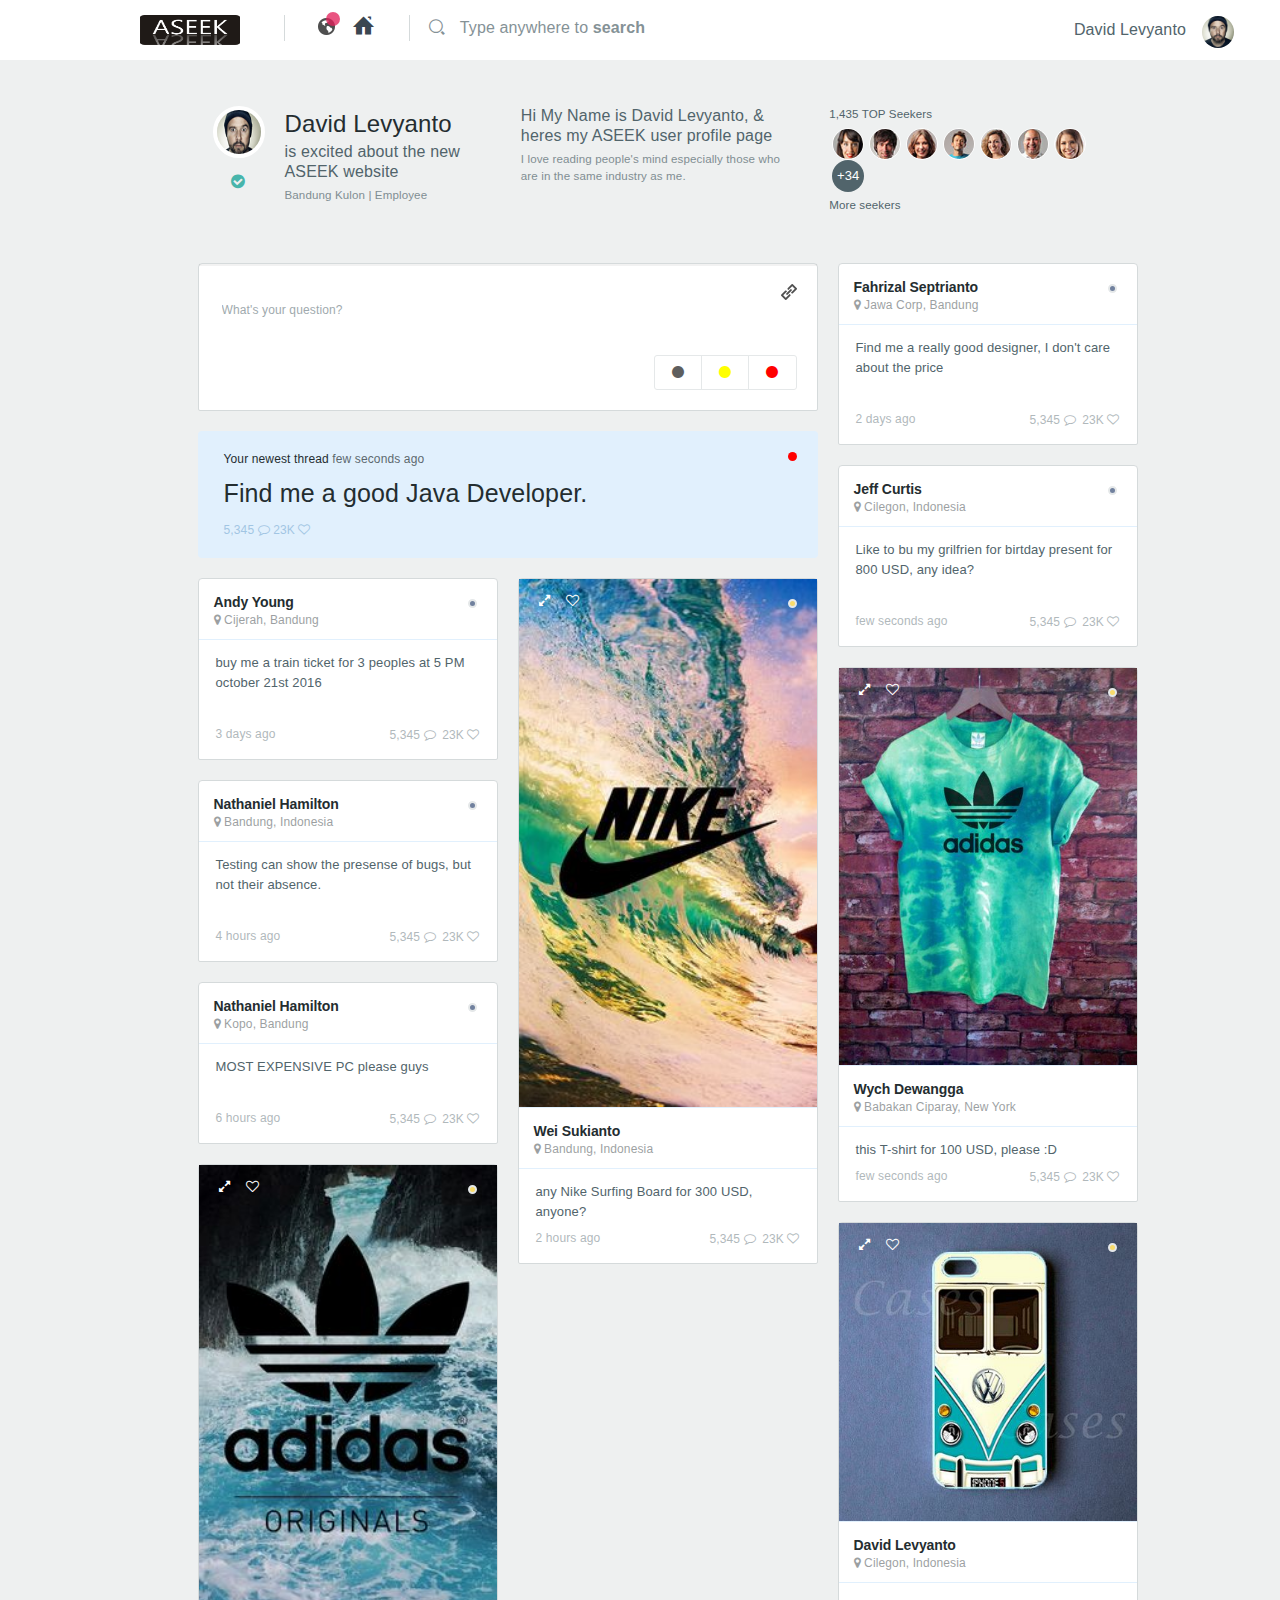
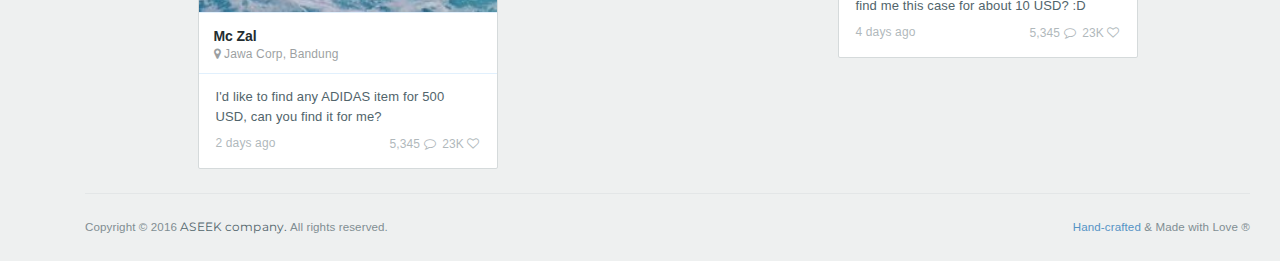
==== commit fe343270: "remove chat, and add history thread" ====
--- a/index.html
+++ b/index.html
@@ -67,7 +67,7 @@
         <div class=" pull-left sm-table hidden-xs hidden-sm">
           <div class="header-inner">
             <div class="brand inline">
-              <img src="assets/img/logo.png" alt="logo" data-src="assets/img/logo.png" data-src-retina="assets/img/logo_2x.png" width="78" height="22">
+              <img src="assets/img/logo.png" alt="logo" data-src="assets/img/logo.png" data-src-retina="assets/img/logo_2x.png" width="100" height="30" style="margin-left:100px">
             </div>
             <!-- START NOTIFICATION LIST -->
             <ul class="notification-list no-margin hidden-sm hidden-xs b-grey b-l b-r no-style p-l-30 p-r-20">
